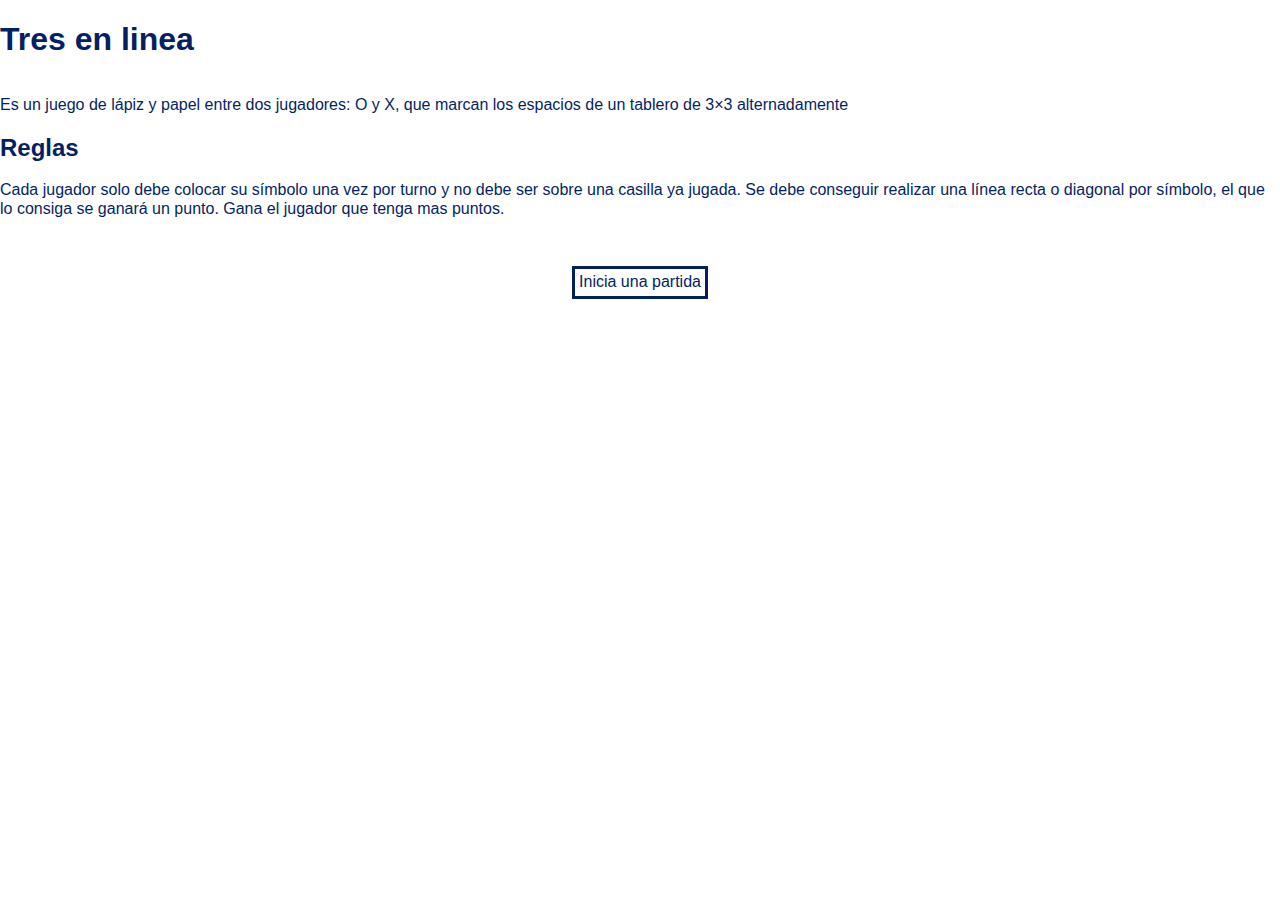
==== index.html @ 44df46ce "Rename juego.html to index.html" ====
<!DOCTYPE html>  
<html lang="es">
<head>
  <meta charset="UTF-8">
  <meta name="viewport" content="width=device-width, initial-scale=1.0">
  <title>Juego tres en uno</title>
  <link rel="stylesheet" href="normalize.css">
  <link rel="stylesheet" href="../header.css">
  <link rel="stylesheet" href="titulo.css">
  <link rel="stylesheet" href="juego.css">
</head>
<body>  
  <h1 class="titulo">Tres en linea <span class="titulo__desplegable">Tambien conocido como: Ceros y cruces, Tic-Tac-Toe</span></h1>
  <p>Es un juego de lápiz y papel entre dos jugadores: O y X, que marcan los espacios de un tablero de 3×3 alternadamente </p>
  <h2>Reglas</h2>
  <p>Cada jugador solo debe colocar su símbolo una vez por turno y no debe ser sobre una casilla ya jugada. Se debe conseguir realizar una línea recta o diagonal por símbolo, el que lo consiga se ganará un punto. Gana el jugador que tenga mas puntos.</p>
  <div class="juego">
    <button class="boton-incio boton">Inicia una partida</button>
    <div class="juego__contenedor none">
      <button class="juego__boton juego__boton1"></button>
      <button class="juego__boton juego__boton2"></button>
      <button class="juego__boton juego__boton3"></button>
      <button class="juego__boton juego__boton4"></button>
      <button class="juego__boton juego__boton5"></button>
      <button class="juego__boton juego__boton6"></button>
      <button class="juego__boton juego__boton7"></button>
      <button class="juego__boton juego__boton8"></button>
      <button class="juego__boton juego__boton9"></button>
    </div>
    <p class="juego__sms"></p>
    <div class="juego__puntaje-jugador1 none">
      <p class="juego__jugador1">Jugador 1</p>
      <p class="jugador__puntos1">puntos</p>
    </div>
    <div class="juego__puntaje-jugador2 none">
      <p class="juego__jugador2">Jugador 2</p>
      <p class="jugador__puntos2">puntos</p>
    </div>
    <button class="boton-siguiente-ronda none boton">Siguiente ronda</button>
    <button class="boton-finalizar none boton">Finalizar el juego</button>
  </div>
  <script src="../header.js"></script>
  <script src="juego.js"></script>
</body>
</html>
---- titulo.css ----
.titulo {
  position: relative;
  display: inline-block;
}

.titulo__desplegable {
  visibility: hidden;
  width: 160px;
  background-color: #000;
  color: #fff;
  text-align: center;
  padding: 5px 0;
  border-radius: 6px;
  font-size: 16px;
  font-weight: 100;

  position: absolute;
  z-index: 10;
}

.titulo:hover .titulo__desplegable {
  visibility: visible;
}
---- juego.css ----
body {
  font-size: 16px;
  font-family: Arial, Helvetica, sans-serif;
  color: rgb(5, 31, 99);
  font-weight: 500;
}

.juego {
  display: grid;
  grid-template-columns: repeat(3, 1fr);
  grid-template-rows: repeat(5, auto);
  grid-template-areas:
    "inicio     inicio     inicio"
    "contenedor contenedor contenedor"
    "sms        sms        sms"
    "puntos1    nada       puntos2"
    "repetir    repetir    repetir"
    "final      final      final";
}

.juego__sms {
  grid-area: sms;
  text-align: center;
}

.boton-incio {
  grid-area: inicio;
  display: block;
  margin: auto;
  margin-top: 2em;
}

.boton {
  border: none;
  outline: none;
  background: none;
  padding: 4px;
  border: 3.5px solid rgb(5, 31, 99);
  color: rgb(5, 31, 99);
  transition: 0.5s;
  font-weight: 500;
}

.boton:hover {
  transform: scale(1.05, 1.05);
  box-shadow: 2px 2px 5px #3334;
  background-color: rgb(5, 31, 99);
  color: #fff;
}

.juego__contenedor {
  grid-area: contenedor;
  margin: auto;
  margin-top: 2em;
  margin-bottom: 2em;
  width: 20em;
  height: 20em;
  display: grid;
  grid-template-columns: repeat(3, 1fr);
  grid-template-rows: repeat(3, 1fr);
  grid-template-areas:
    "uno    dos   tres"
    "cuatro cinco seis"
    "siete  ocho  nueve";
}

/*botones de el tres en uno*/
.juego__boton {
  border: none;
  outline: none;
  background: none;
  padding: 2px;
}

.boton-siguiente-ronda {
  grid-area: repetir;
}

.juego__boton1 {
  grid-area: uno;
  border-right: 3px solid rgb(5, 31, 90);
  border-bottom: 3px solid rgb(5, 31, 90);
}

.juego__boton2 {
  grid-area: dos;
  border-left: 3px solid rgb(5, 31, 90);
  border-bottom: 3px solid rgb(5, 31, 90);
  border-right: 3px solid rgb(5, 31, 90);
}

.juego__boton3 {
  grid-area: tres;
  border-left: 3px solid rgb(5, 31, 90);
  border-bottom: 3px solid rgb(5, 31, 90);
}

.juego__boton4 {
  grid-area: cuatro;
  border-top: 3px solid rgb(5, 31, 90);
  border-bottom: 3px solid rgb(5, 31, 90);
  border-right: 3px solid rgb(5, 31, 90);
}

.juego__boton5 {
  grid-area: cinco;
  border: 3px solid rgb(5, 31, 90);
}

.juego__boton6 {
  grid-area: seis;
  border-top: 3px solid rgb(5, 31, 90);
  border-left: 3px solid rgb(5, 31, 90);
  border-bottom: 3px solid rgb(5, 31, 90);
}

.juego__boton7 {
  grid-area: siete;
  border-top: 3px solid rgb(5, 31, 90);
  border-right: 3px solid rgb(5, 31, 90);
}

.juego__boton8 {
  grid-area: ocho;
  border-left: 3px solid rgb(5, 31, 90);
  border-top: 3px solid rgb(5, 31, 90);
  border-right: 3px solid rgb(5, 31, 90);
}

.juego__boton9 {
  grid-area: nueve;
  border-left: 3px solid rgb(5, 31, 90);
  border-top: 3px solid rgb(5, 31, 90);
}

/*Aqui van los estilos de los botones de el tres en uno
cuando el jugador le haga click*/
.juego__o {
  position: relative;
}

.juego__o::after {
  content: " ";
  width: 5em;
  height: 5em;
  top: 0.3em;
  left: 0.3em;
  position: absolute;
  border: 7px solid yellowgreen;
  border-radius: 50%;
}

.juego__x {
  position: relative;
}

.juego__x::after {
  content: " ";
  width: 100px;
  height: 5px;
  border-radius: 2.5px;
  left: 3px;
  transform: rotate(45deg);
  background-color: blueviolet;
  position: absolute;
}

.juego__x::before {
  content: " ";
  width: 100px;
  height: 5px;
  border-radius: 2.5px;
  left: 3px;
  transform: rotate(-45deg);
  background-color: rgb(16, 114, 136);
  position: absolute;
}
/*Puntaje de los jugadores*/
.juego__puntaje-jugador1 {
  grid-area: puntos1;
  width: 90px;
  height: 80px;
  margin-left: auto;
}

.juego__puntaje-jugador2 {
  grid-area: puntos2;
  width: 90px;
  height: 80px;
  margin-right: auto;
}

.juego__jugador1,
.juego__jugador2 {
  text-align: center;
  font-family: "Courier New", Courier, monospace;
  font-weight: 900;
  font-size: 18px;
}

.jugador__puntos1,
.jugador__puntos2 {
  text-align: center;
  font-family: "Courier New", Courier, monospace;
  font-weight: 900;
}

/*botones de final de partida y reinicio*/
.boton-siguiente-ronda {
  grid-area: repetir;
  display: block;
  margin: auto;
  margin-top: 2em;
}

.boton-finalizar {
  grid-area: final;
  display: block;
  margin: auto;
  margin-top: 2em;
}

.none {
  display: none;
}
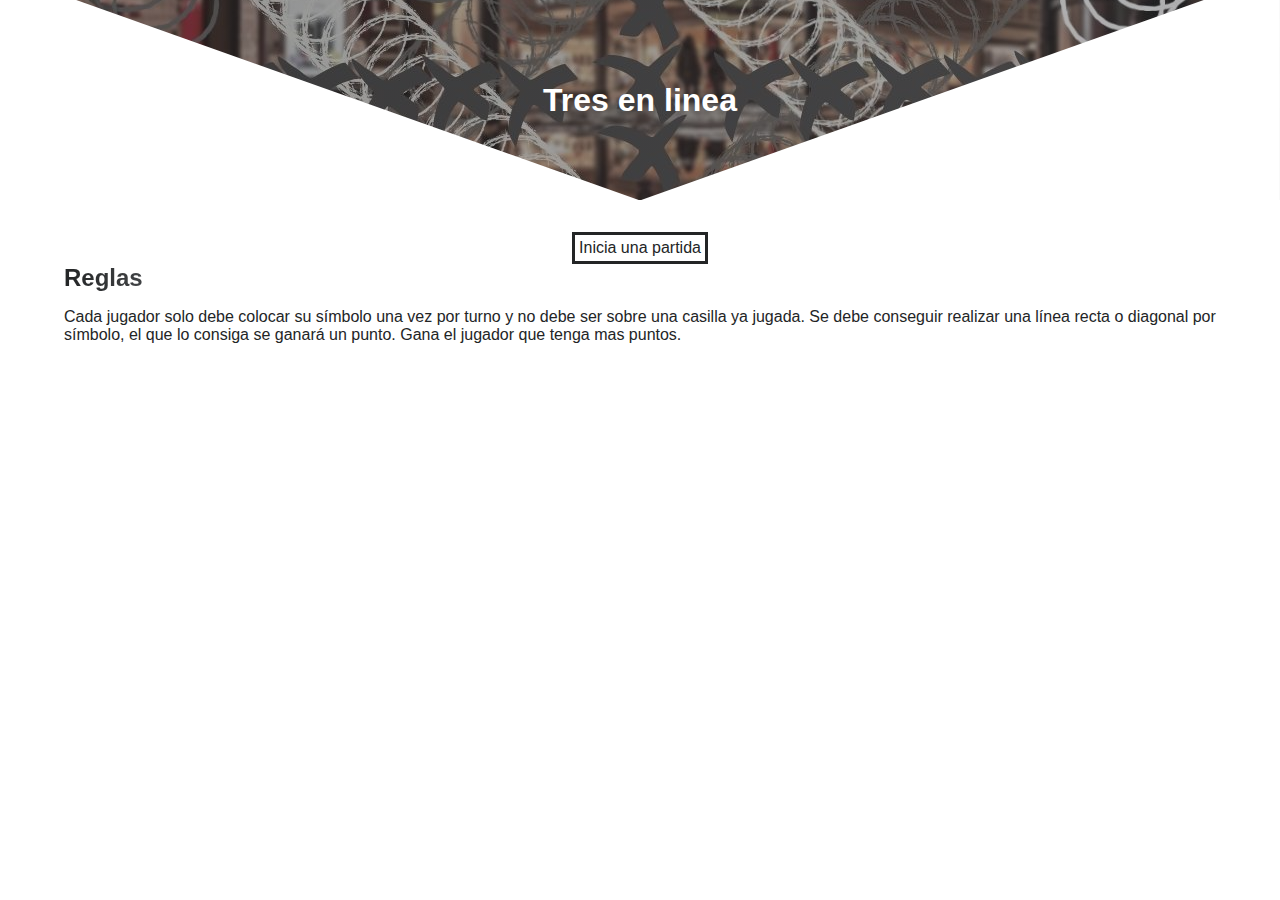
==== commit ae3df5ee: "Se arreglaron algunos detalles de diseño" ====
--- a/index.html
+++ b/index.html
@@ -8,12 +8,16 @@
   <link rel="stylesheet" href="../header.css">
   <link rel="stylesheet" href="titulo.css">
   <link rel="stylesheet" href="juego.css">
+  <link rel="stylesheet" href="estilos.css">
 </head>
-<body>  
-  <h1 class="titulo">Tres en linea <span class="titulo__desplegable">Tambien conocido como: Ceros y cruces, Tic-Tac-Toe</span></h1>
-  <p>Es un juego de lápiz y papel entre dos jugadores: O y X, que marcan los espacios de un tablero de 3×3 alternadamente </p>
-  <h2>Reglas</h2>
-  <p>Cada jugador solo debe colocar su símbolo una vez por turno y no debe ser sobre una casilla ya jugada. Se debe conseguir realizar una línea recta o diagonal por símbolo, el que lo consiga se ganará un punto. Gana el jugador que tenga mas puntos.</p>
+<body>
+  <div class="contenedor-titulo">
+    <h1 class="titulo">Tres en linea</h1>
+    <svg class="ola" xmlns="http://www.w3.org/2000/svg" viewBox="0 0 1440 320">
+      <path fill="#fff" fill-opacity="1" d="M0,64L720,320L1440,64L1440,320L720,320L0,320Z"></path>
+    </svg>
+        
+  </div>
   <div class="juego">
     <button class="boton-incio boton">Inicia una partida</button>
     <div class="juego__contenedor none">
@@ -39,6 +43,10 @@
     <button class="boton-siguiente-ronda none boton">Siguiente ronda</button>
     <button class="boton-finalizar none boton">Finalizar el juego</button>
   </div>
+  <div class="reglas">
+    <h2>Reglas</h2>
+    <p>Cada jugador solo debe colocar su símbolo una vez por turno y no debe ser sobre una casilla ya jugada. Se debe conseguir realizar una línea recta o diagonal por símbolo, el que lo consiga se ganará un punto. Gana el jugador que tenga mas puntos.</p>  
+  </div>
   <script src="../header.js"></script>
   <script src="juego.js"></script>
 </body>
--- a/titulo.css
+++ b/titulo.css
@@ -1,23 +1,35 @@
+h2,
+h3,
+h4,
+h5,
+h6 {
+  background: #232526;
+  background-image: linear-gradient(to right, #232526, #414345);
+
+  display: inline;
+
+  -webkit-text-fill-color: transparent;
+  -webkit-background-clip: text;
+}
+
+.contenedor-titulo {
+  display: flex;
+  justify-content: center;
+  align-items: center;
+  position: relative;
+  height: 200px;
+  background-image: linear-gradient(to right, #23252669, #41434569),
+    url(header.jpg);
+  background-size: cover;
+  background-position: center;
+}
+
+.ola {
+  position: absolute;
+  bottom: 0;
+}
+
 .titulo {
   position: relative;
-  display: inline-block;
+  color: #fff;
 }
-
-.titulo__desplegable {
-  visibility: hidden;
-  width: 160px;
-  background-color: #000;
-  color: #fff;
-  text-align: center;
-  padding: 5px 0;
-  border-radius: 6px;
-  font-size: 16px;
-  font-weight: 100;
-
-  position: absolute;
-  z-index: 10;
-}
-
-.titulo:hover .titulo__desplegable {
-  visibility: visible;
-}
--- a/juego.css
+++ b/juego.css
@@ -1,7 +1,7 @@
 body {
   font-size: 16px;
   font-family: Arial, Helvetica, sans-serif;
-  color: rgb(5, 31, 99);
+  color: #232526;
   font-weight: 500;
 }
 
@@ -21,6 +21,9 @@
 .juego__sms {
   grid-area: sms;
   text-align: center;
+
+  margin-block-start: 0;
+  margin-block-end: 0;
 }
 
 .boton-incio {
@@ -35,8 +38,8 @@
   outline: none;
   background: none;
   padding: 4px;
-  border: 3.5px solid rgb(5, 31, 99);
-  color: rgb(5, 31, 99);
+  border: 3.5px solid #232526;
+  color: #232526;
   transition: 0.5s;
   font-weight: 500;
 }
@@ -44,7 +47,7 @@
 .boton:hover {
   transform: scale(1.05, 1.05);
   box-shadow: 2px 2px 5px #3334;
-  background-color: rgb(5, 31, 99);
+  background-color: #232526;
   color: #fff;
 }
 
@@ -57,7 +60,7 @@
   height: 20em;
   display: grid;
   grid-template-columns: repeat(3, 1fr);
-  grid-template-rows: repeat(3, 1fr);
+  grid-template-rows: repeat(3, auto);
   grid-template-areas:
     "uno    dos   tres"
     "cuatro cinco seis"
@@ -78,59 +81,59 @@
 
 .juego__boton1 {
   grid-area: uno;
-  border-right: 3px solid rgb(5, 31, 90);
-  border-bottom: 3px solid rgb(5, 31, 90);
+  border-right: 3px solid #232526;
+  border-bottom: 3px solid #232526;
 }
 
 .juego__boton2 {
   grid-area: dos;
-  border-left: 3px solid rgb(5, 31, 90);
-  border-bottom: 3px solid rgb(5, 31, 90);
-  border-right: 3px solid rgb(5, 31, 90);
+  border-left: 3px solid #232526;
+  border-bottom: 3px solid #232526;
+  border-right: 3px solid #232526;
 }
 
 .juego__boton3 {
   grid-area: tres;
-  border-left: 3px solid rgb(5, 31, 90);
-  border-bottom: 3px solid rgb(5, 31, 90);
+  border-left: 3px solid #232526;
+  border-bottom: 3px solid #232526;
 }
 
 .juego__boton4 {
   grid-area: cuatro;
-  border-top: 3px solid rgb(5, 31, 90);
-  border-bottom: 3px solid rgb(5, 31, 90);
-  border-right: 3px solid rgb(5, 31, 90);
+  border-top: 3px solid #232526;
+  border-bottom: 3px solid #232526;
+  border-right: 3px solid #232526;
 }
 
 .juego__boton5 {
   grid-area: cinco;
-  border: 3px solid rgb(5, 31, 90);
+  border: 3px solid #232526;
 }
 
 .juego__boton6 {
   grid-area: seis;
-  border-top: 3px solid rgb(5, 31, 90);
-  border-left: 3px solid rgb(5, 31, 90);
-  border-bottom: 3px solid rgb(5, 31, 90);
+  border-top: 3px solid #232526;
+  border-left: 3px solid #232526;
+  border-bottom: 3px solid #232526;
 }
 
 .juego__boton7 {
   grid-area: siete;
-  border-top: 3px solid rgb(5, 31, 90);
-  border-right: 3px solid rgb(5, 31, 90);
+  border-top: 3px solid #232526;
+  border-right: 3px solid #232526;
 }
 
 .juego__boton8 {
   grid-area: ocho;
-  border-left: 3px solid rgb(5, 31, 90);
-  border-top: 3px solid rgb(5, 31, 90);
-  border-right: 3px solid rgb(5, 31, 90);
+  border-left: 3px solid #232526;
+  border-top: 3px solid #232526;
+  border-right: 3px solid #232526;
 }
 
 .juego__boton9 {
   grid-area: nueve;
-  border-left: 3px solid rgb(5, 31, 90);
-  border-top: 3px solid rgb(5, 31, 90);
+  border-left: 3px solid #232526;
+  border-top: 3px solid #232526;
 }
 
 /*Aqui van los estilos de los botones de el tres en uno
@@ -141,12 +144,12 @@
 
 .juego__o::after {
   content: " ";
-  width: 5em;
-  height: 5em;
-  top: 0.3em;
-  left: 0.3em;
+  width: 4.5em;
+  height: 4.5em;
+  top: 0.6em;
+  left: 0.6em;
   position: absolute;
-  border: 7px solid yellowgreen;
+  border: 7px solid #ec2f4b;
   border-radius: 50%;
 }
 
@@ -161,7 +164,7 @@
   border-radius: 2.5px;
   left: 3px;
   transform: rotate(45deg);
-  background-color: blueviolet;
+  background-color: #009fff;
   position: absolute;
 }
 
@@ -172,7 +175,7 @@
   border-radius: 2.5px;
   left: 3px;
   transform: rotate(-45deg);
-  background-color: rgb(16, 114, 136);
+  background-color: #009fff;
   position: absolute;
 }
 /*Puntaje de los jugadores*/
@@ -223,3 +226,61 @@
 .none {
   display: none;
 }
+
+@media screen and (max-width: 338px) {
+  .juego__contenedor {
+    width: 15rem;
+    height: 15rem;
+  }
+
+  .juego__o::after {
+    width: 3.6em;
+    height: 3.6em;
+    top: 0.2em;
+    left: 0.2em;
+    border: 5px solid yellowgreen;
+  }
+
+  .juego__x {
+    position: relative;
+  }
+
+  .juego__x::after {
+    width: 75px;
+    height: 5px;
+    left: 0px;
+  }
+
+  .juego__x::before {
+    width: 75px;
+    height: 5px;
+    left: 0px;
+  }
+}
+
+@media screen and (max-width: 257px) {
+  .juego__contenedor {
+    width: 12rem;
+    height: 12rem;
+  }
+
+  .juego__o::after {
+    width: 2.8em;
+    height: 2.8em;
+    top: 0.25em;
+    left: 0.25em;
+    border: 4px solid yellowgreen;
+  }
+
+  .juego__x::after {
+    width: 60px;
+    height: 5px;
+    left: 0px;
+  }
+
+  .juego__x::before {
+    width: 60px;
+    height: 5px;
+    left: 0px;
+  }
+}
--- a/estilos.css
+++ b/estilos.css
@@ -0,0 +1,4 @@
+.reglas {
+  width: 90%;
+  margin: auto;
+}
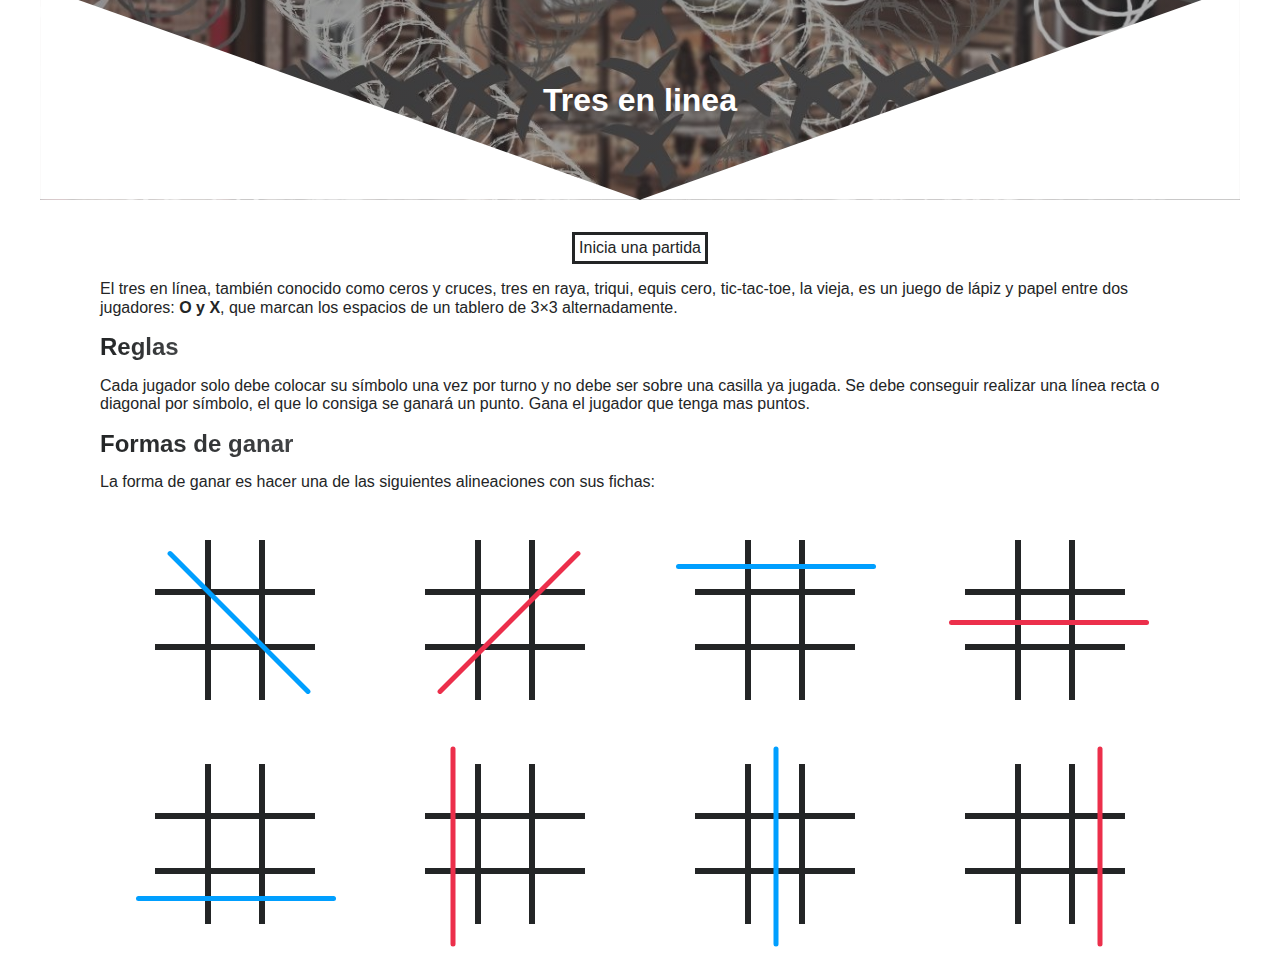
==== commit 2418a4f7: "se termino la informacion del juego" ====
--- a/index.html
+++ b/index.html
@@ -9,6 +9,7 @@
   <link rel="stylesheet" href="titulo.css">
   <link rel="stylesheet" href="juego.css">
   <link rel="stylesheet" href="estilos.css">
+  <link rel="stylesheet" href="ejemplo.css">
 </head>
 <body>
   <div class="contenedor-titulo">
@@ -44,8 +45,102 @@
     <button class="boton-finalizar none boton">Finalizar el juego</button>
   </div>
   <div class="reglas">
+    <p>El tres en línea, también conocido como ceros y cruces, tres en raya, triqui, equis cero, tic-tac-toe, la vieja, es un juego de lápiz y papel entre dos jugadores: <b> O y X</b>, que marcan los espacios de un tablero de 3×3 alternadamente.
+    </p>
     <h2>Reglas</h2>
-    <p>Cada jugador solo debe colocar su símbolo una vez por turno y no debe ser sobre una casilla ya jugada. Se debe conseguir realizar una línea recta o diagonal por símbolo, el que lo consiga se ganará un punto. Gana el jugador que tenga mas puntos.</p>  
+    <p>Cada jugador solo debe colocar su símbolo una vez por turno y no debe ser sobre una casilla ya jugada. Se debe conseguir realizar una línea recta o diagonal por símbolo, el que lo consiga se ganará un punto. Gana el jugador que tenga mas puntos.</p>
+    <h2>Formas de ganar</h2>
+    <p>La forma de ganar es hacer una de las siguientes alineaciones con sus fichas:</p>
+    <div class="ejemplo">
+      <div class="ejemplo__contenedor">
+        <div class="ejemplo__boton ejemplo__boton1 "></div>
+        <div class="ejemplo__boton ejemplo__boton2"></div>
+        <div class="ejemplo__boton ejemplo__boton3"></div>
+        <div class="ejemplo__boton ejemplo__boton4"></div>
+        <div class="ejemplo__boton ejemplo__boton5 ejemplo__linea1"></div>
+        <div class="ejemplo__boton ejemplo__boton6"></div>
+        <div class="ejemplo__boton ejemplo__boton7"></div>
+        <div class="ejemplo__boton ejemplo__boton8"></div>
+        <div class="ejemplo__boton ejemplo__boton9"></div>
+      </div>
+      <div class="ejemplo__contenedor">
+        <div class="ejemplo__boton ejemplo__boton1 "></div>
+        <div class="ejemplo__boton ejemplo__boton2"></div>
+        <div class="ejemplo__boton ejemplo__boton3"></div>
+        <div class="ejemplo__boton ejemplo__boton4"></div>
+        <div class="ejemplo__boton ejemplo__boton5 ejemplo__linea2"></div>
+        <div class="ejemplo__boton ejemplo__boton6"></div>
+        <div class="ejemplo__boton ejemplo__boton7"></div>
+        <div class="ejemplo__boton ejemplo__boton8"></div>
+        <div class="ejemplo__boton ejemplo__boton9"></div>
+      </div>
+      <div class="ejemplo__contenedor">
+        <div class="ejemplo__boton ejemplo__boton1 "></div>
+        <div class="ejemplo__boton ejemplo__boton2"></div>
+        <div class="ejemplo__boton ejemplo__boton3"></div>
+        <div class="ejemplo__boton ejemplo__boton4"></div>
+        <div class="ejemplo__boton ejemplo__boton5 ejemplo__linea5"></div>
+        <div class="ejemplo__boton ejemplo__boton6"></div>
+        <div class="ejemplo__boton ejemplo__boton7"></div>
+        <div class="ejemplo__boton ejemplo__boton8"></div>
+        <div class="ejemplo__boton ejemplo__boton9"></div>
+      </div>
+      <div class="ejemplo__contenedor">
+        <div class="ejemplo__boton ejemplo__boton1 "></div>
+        <div class="ejemplo__boton ejemplo__boton2"></div>
+        <div class="ejemplo__boton ejemplo__boton3"></div>
+        <div class="ejemplo__boton ejemplo__boton4"></div>
+        <div class="ejemplo__boton ejemplo__boton5 ejemplo__linea3"></div>
+        <div class="ejemplo__boton ejemplo__boton6"></div>
+        <div class="ejemplo__boton ejemplo__boton7"></div>
+        <div class="ejemplo__boton ejemplo__boton8"></div>
+        <div class="ejemplo__boton ejemplo__boton9"></div>
+      </div>
+      <div class="ejemplo__contenedor">
+        <div class="ejemplo__boton ejemplo__boton1 "></div>
+        <div class="ejemplo__boton ejemplo__boton2"></div>
+        <div class="ejemplo__boton ejemplo__boton3"></div>
+        <div class="ejemplo__boton ejemplo__boton4"></div>
+        <div class="ejemplo__boton ejemplo__boton5 ejemplo__linea6"></div>
+        <div class="ejemplo__boton ejemplo__boton6"></div>
+        <div class="ejemplo__boton ejemplo__boton7"></div>
+        <div class="ejemplo__boton ejemplo__boton8"></div>
+        <div class="ejemplo__boton ejemplo__boton9"></div>
+      </div>
+      <div class="ejemplo__contenedor">
+        <div class="ejemplo__boton ejemplo__boton1 "></div>
+        <div class="ejemplo__boton ejemplo__boton2"></div>
+        <div class="ejemplo__boton ejemplo__boton3"></div>
+        <div class="ejemplo__boton ejemplo__boton4"></div>
+        <div class="ejemplo__boton ejemplo__boton5 ejemplo__linea7"></div>
+        <div class="ejemplo__boton ejemplo__boton6"></div>
+        <div class="ejemplo__boton ejemplo__boton7"></div>
+        <div class="ejemplo__boton ejemplo__boton8"></div>
+        <div class="ejemplo__boton ejemplo__boton9"></div>
+      </div>
+      <div class="ejemplo__contenedor">
+        <div class="ejemplo__boton ejemplo__boton1 "></div>
+        <div class="ejemplo__boton ejemplo__boton2"></div>
+        <div class="ejemplo__boton ejemplo__boton3"></div>
+        <div class="ejemplo__boton ejemplo__boton4"></div>
+        <div class="ejemplo__boton ejemplo__boton5 ejemplo__linea4"></div>
+        <div class="ejemplo__boton ejemplo__boton6"></div>
+        <div class="ejemplo__boton ejemplo__boton7"></div>
+        <div class="ejemplo__boton ejemplo__boton8"></div>
+        <div class="ejemplo__boton ejemplo__boton9"></div>
+      </div>
+      <div class="ejemplo__contenedor">
+        <div class="ejemplo__boton ejemplo__boton1 "></div>
+        <div class="ejemplo__boton ejemplo__boton2"></div>
+        <div class="ejemplo__boton ejemplo__boton3"></div>
+        <div class="ejemplo__boton ejemplo__boton4"></div>
+        <div class="ejemplo__boton ejemplo__boton5 ejemplo__linea8"></div>
+        <div class="ejemplo__boton ejemplo__boton6"></div>
+        <div class="ejemplo__boton ejemplo__boton7"></div>
+        <div class="ejemplo__boton ejemplo__boton8"></div>
+        <div class="ejemplo__boton ejemplo__boton9"></div>
+      </div>
+    </div>
   </div>
   <script src="../header.js"></script>
   <script src="juego.js"></script>
--- a/titulo.css
+++ b/titulo.css
@@ -27,6 +27,7 @@
 .ola {
   position: absolute;
   bottom: 0;
+  width: 100%;
 }
 
 .titulo {
--- a/juego.css
+++ b/juego.css
@@ -238,7 +238,7 @@
     height: 3.6em;
     top: 0.2em;
     left: 0.2em;
-    border: 5px solid yellowgreen;
+    border: 5px solid #ec2f4b;
   }
 
   .juego__x {
@@ -269,7 +269,7 @@
     height: 2.8em;
     top: 0.25em;
     left: 0.25em;
-    border: 4px solid yellowgreen;
+    border: 4px solid #ec2f4b;
   }
 
   .juego__x::after {
--- a/estilos.css
+++ b/estilos.css
@@ -2,3 +2,24 @@
   width: 90%;
   margin: auto;
 }
+
+.jugador1-actual {
+  background: linear-gradient(transparent, #ec2f4bd5);
+  border-radius: 5px;
+}
+
+.jugador2-actual {
+  background: linear-gradient(transparent, #009fffd5);
+  border-radius: 5px;
+}
+
+.amarillo {
+  background-color: #ff0;
+}
+
+@media screen and (min-width: 1200px) {
+  body {
+    width: 1200px;
+    margin: auto;
+  }
+}
--- a/ejemplo.css
+++ b/ejemplo.css
@@ -0,0 +1,192 @@
+.ejemplo {
+  display: grid;
+}
+
+.ejemplo__contenedor {
+  margin: 2rem auto;
+  position: relative;
+  width: 10em;
+  height: 10em;
+  display: grid;
+  grid-template-columns: repeat(3, 1fr);
+  grid-template-rows: repeat(3, auto);
+  grid-template-areas:
+    "uno    dos   tres"
+    "cuatro cinco seis"
+    "siete  ocho  nueve";
+}
+
+.ejemplo__boton {
+  padding: 2px;
+}
+
+.ejemplo__boton1 {
+  grid-area: uno;
+  border-right: 3px solid #232526;
+  border-bottom: 3px solid #232526;
+}
+
+.ejemplo__boton2 {
+  grid-area: dos;
+  border-left: 3px solid #232526;
+  border-bottom: 3px solid #232526;
+  border-right: 3px solid #232526;
+}
+
+.ejemplo__boton3 {
+  grid-area: tres;
+  border-left: 3px solid #232526;
+  border-bottom: 3px solid #232526;
+}
+
+.ejemplo__boton4 {
+  grid-area: cuatro;
+  border-top: 3px solid #232526;
+  border-bottom: 3px solid #232526;
+  border-right: 3px solid #232526;
+}
+
+.ejemplo__boton5 {
+  grid-area: cinco;
+  border: 3px solid #232526;
+}
+
+.ejemplo__boton6 {
+  grid-area: seis;
+  border-top: 3px solid #232526;
+  border-left: 3px solid #232526;
+  border-bottom: 3px solid #232526;
+}
+
+.ejemplo__boton7 {
+  grid-area: siete;
+  border-top: 3px solid #232526;
+  border-right: 3px solid #232526;
+}
+
+.ejemplo__boton8 {
+  grid-area: ocho;
+  border-left: 3px solid #232526;
+  border-top: 3px solid #232526;
+  border-right: 3px solid #232526;
+}
+
+.ejemplo__boton9 {
+  grid-area: nueve;
+  border-left: 3px solid #232526;
+  border-top: 3px solid #232526;
+}
+
+.ejemplo__linea1::after {
+  content: " ";
+  width: 200px;
+  height: 5px;
+  border-radius: 2.5px;
+  left: -10%;
+  top: 50%;
+  transform: rotate(45deg);
+  background-color: #009fff;
+  position: absolute;
+}
+
+.ejemplo__linea2::after {
+  content: " ";
+  width: 200px;
+  height: 5px;
+  border-radius: 2.5px;
+  left: -10%;
+  top: 50%;
+  transform: rotate(-45deg);
+  background-color: #ec2f4b;
+  position: absolute;
+}
+
+.ejemplo__linea3::after {
+  content: " ";
+  width: 200px;
+  height: 5px;
+  border-radius: 2.5px;
+  left: -10%;
+  top: 50%;
+  transform: rotate(0deg);
+  background-color: #ec2f4b;
+  position: absolute;
+}
+
+.ejemplo__linea4::after {
+  content: " ";
+  width: 200px;
+  height: 5px;
+  border-radius: 2.5px;
+  left: -12%;
+  top: 50%;
+  transform: rotate(90deg);
+  background-color: #009fff;
+  position: absolute;
+}
+
+.ejemplo__linea5::after {
+  content: " ";
+  width: 200px;
+  height: 5px;
+  border-radius: 2.5px;
+  left: -12%;
+  top: 15%;
+  transform: rotate(0deg);
+  background-color: #009fff;
+  position: absolute;
+}
+
+.ejemplo__linea6::after {
+  content: " ";
+  width: 200px;
+  height: 5px;
+  border-radius: 2.5px;
+  left: -12%;
+  top: 83%;
+  transform: rotate(0deg);
+  background-color: #009fff;
+  position: absolute;
+}
+
+.ejemplo__linea7::after {
+  content: " ";
+  width: 200px;
+  height: 5px;
+  border-radius: 2.5px;
+  left: -45%;
+  top: 50%;
+  transform: rotate(90deg);
+  background-color: #ec2f4b;
+  position: absolute;
+}
+
+.ejemplo__linea8::after {
+  content: " ";
+  width: 200px;
+  height: 5px;
+  border-radius: 2.5px;
+  left: 22%;
+  top: 50%;
+  transform: rotate(90deg);
+  background-color: #ec2f4b;
+  position: absolute;
+}
+
+@media screen and (min-width: 400px) {
+  .ejemplo {
+    grid-template-columns: 1fr 1fr;
+  }
+}
+
+@media screen and (min-width: 680px) {
+  .ejemplo {
+    grid-template-columns: repeat(3, 1fr);
+  }
+}
+
+@media screen and (min-width: 900px) {
+  .ejemplo {
+    grid-template-columns: repeat(4, 1fr);
+  }
+}
